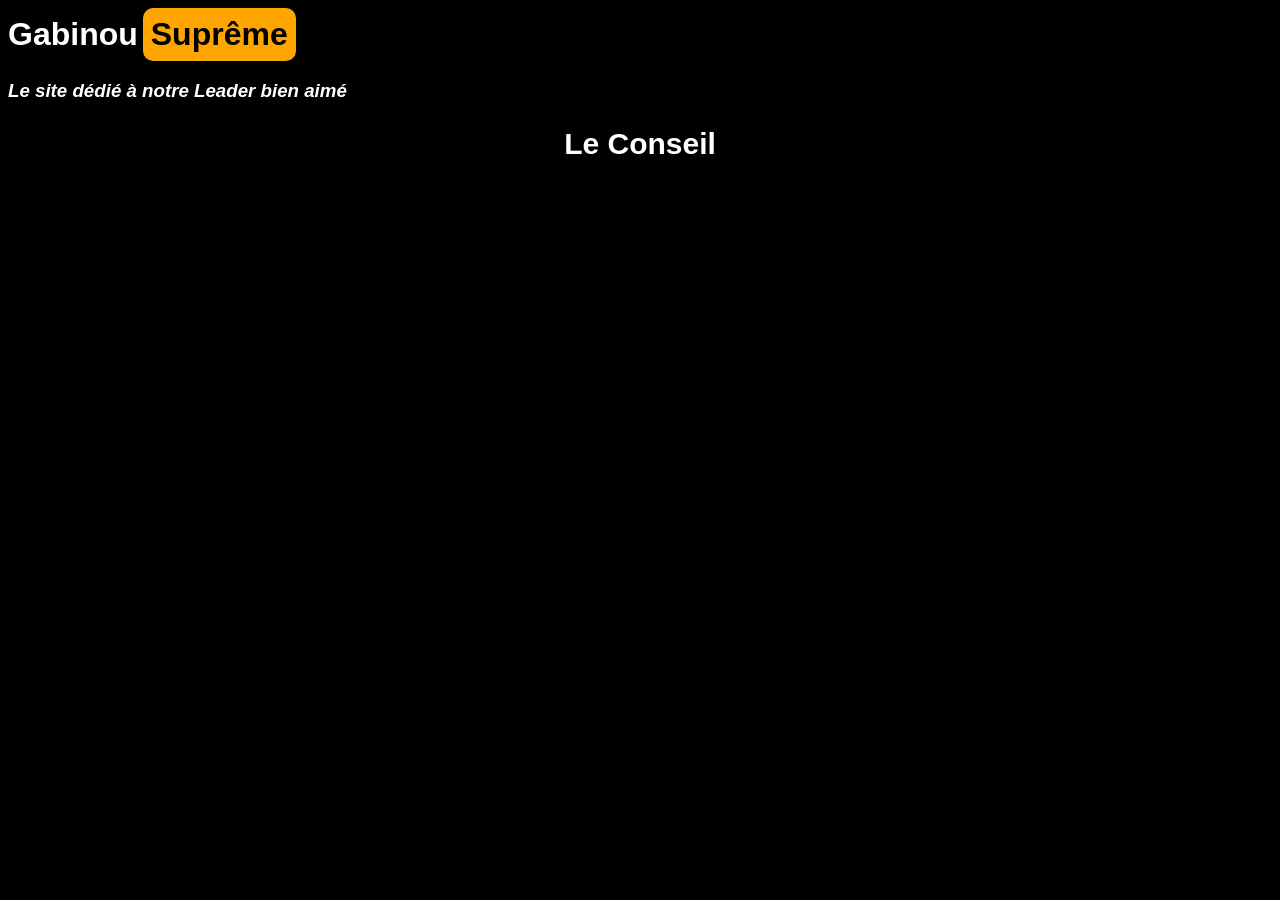
==== council.html @ f5a4a557 "Adding the Council page" ====
<!DOCTYPE html>
<html>
    <head>
        <title>Gabin - Le Conseil</title>
        <link rel="stylesheet" href="general.css">
    </head>
    <body>
        <a href="index.html" class="unherit_a">
            <div id="home_link">
                <h1><span id="white">Gabinou</span> <span id="orange">Suprême</span></h1>
                <h3><i>Le site dédié à notre Leader bien aimé</i></h3>
            </div>
        </a>

        <h2>Le Conseil</h2>

        <script src="general.js"></script>
    </body>
</html>
---- general.css ----
body {
    background-color: black;
    color: white;
    font-family: Arial, Helvetica, sans-serif;
}


h1 {
    display: flex;
    align-items: center;
    margin: 0px;
}
h1 #white {
    color: white;
    margin-right: 5px;
}
#orange {
    color: black;
    background-color: orange;
    padding: 8px;
    border-radius: 10px;

    position: relative;
    overflow: hidden;
    display: inline-block;
}
#orange::after {
    content: "";
    position: absolute;
    top: 0;
    left: -100%;
    width: 50%;
    height: 100%;

    background: linear-gradient(
        90deg,
        transparent,
        rgba(255, 255, 255, 0.6),
        transparent
    );

    transform: skewX(-20deg);
}
#orange.wave::after {
    animation: wave 0.7s ease;
}
@keyframes wave {
    from {
        left: -100%;
    }
    to {
        left: 150%;
    }
}

h2 {
    text-align: center;
    font-size: 30px;
}

#home_link {
    width: fit-content;
}
.unherit_a {
    color: inherit;
    text-decoration: none;
}

footer span {
    transition: font-size 0.15s;
    font-weight: 100;
    font-size: 14px;
}
footer span:hover {
    font-size: 14.5px;
    text-decoration: underline;
}
#notes {
    margin-top: 100px;
    font-weight: bold;
}
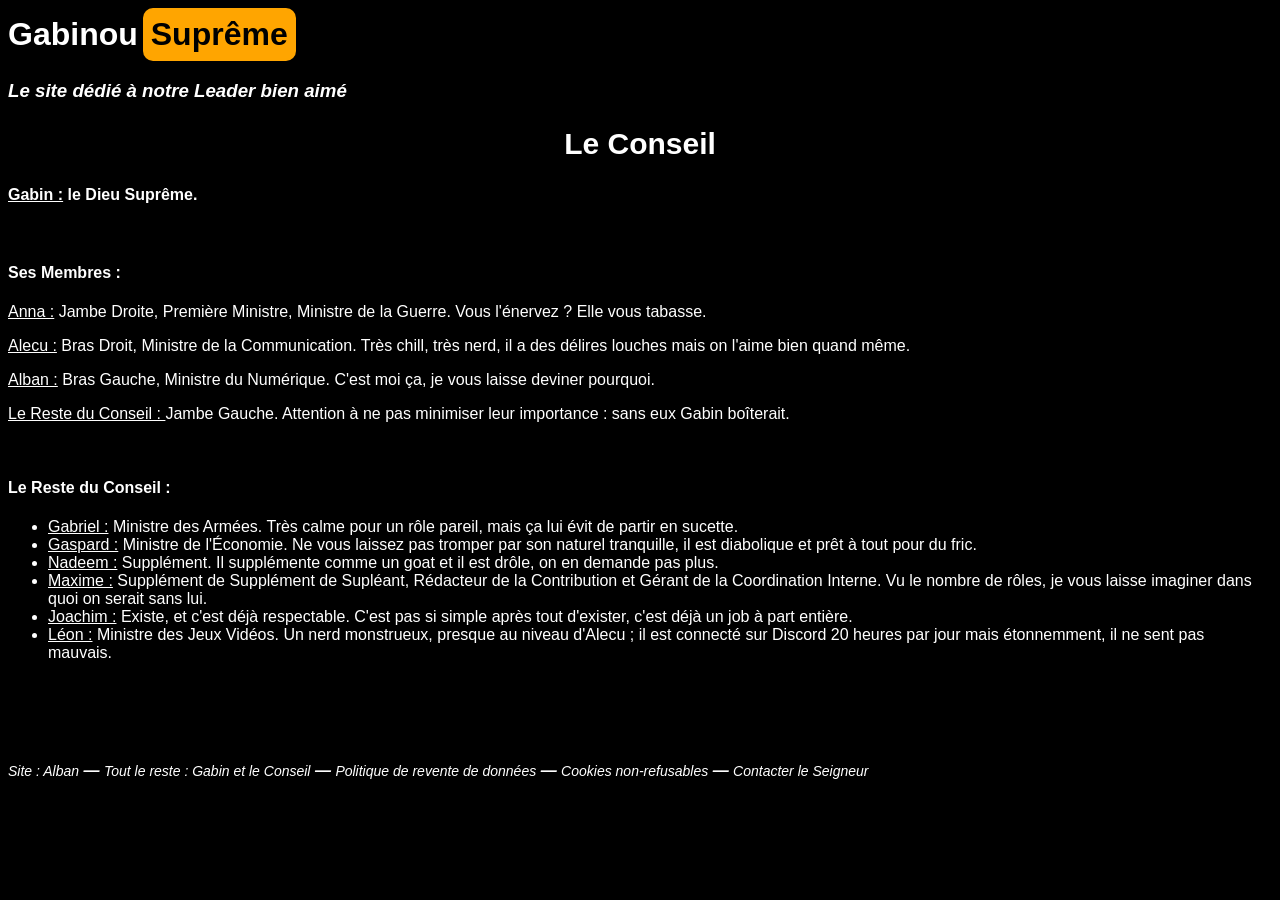
==== commit 74f029f7: "Début de la page du Conseil" ====
--- a/council.html
+++ b/council.html
@@ -14,6 +14,30 @@
 
         <h2>Le Conseil</h2>
 
+        <h4><u>Gabin :</u> le Dieu Suprême.</h4>
+        <br>
+        <h4>Ses Membres :</h4>
+        <p><u>Anna :</u> Jambe Droite, Première Ministre, Ministre de la Guerre. Vous l'énervez ? Elle vous tabasse.</p>
+        <p><u>Alecu :</u> Bras Droit, Ministre de la Communication. Très chill, très nerd, il a des délires louches mais on l'aime bien quand même.</p>
+        <p><u>Alban :</u> Bras Gauche, Ministre du Numérique. C'est moi ça, je vous laisse deviner pourquoi.</p>
+        <p><u>Le Reste du Conseil : </u> Jambe Gauche. Attention à ne pas minimiser leur importance : sans eux Gabin boîterait.</p>
+        <br>
+        <h4>Le Reste du Conseil :</h4>
+        <ul>
+            <li><u>Gabriel :</u> Ministre des Armées. Très calme pour un rôle pareil, mais ça lui évit de partir en sucette.</li>
+            <li><u>Gaspard :</u> Ministre de l'Économie. Ne vous laissez pas tromper par son naturel tranquille, il est diabolique et prêt à tout pour du fric.</li>
+            <li><u>Nadeem :</u> Supplément. Il supplémente comme un goat et il est drôle, on en demande pas plus.</li>
+            <li><u>Maxime :</u> Supplément de Supplément de Supléant, Rédacteur de la Contribution et Gérant de la Coordination Interne. Vu le nombre de rôles, je vous laisse imaginer dans quoi on serait sans lui.</li>
+            <li><u>Joachim :</u> Existe, et c'est déjà respectable. C'est pas si simple après tout d'exister, c'est déjà un job à part entière.</li>
+            <li><u>Léon :</u> Ministre des Jeux Vidéos. Un nerd monstrueux, presque au niveau d'Alecu ; il est connecté sur Discord 20 heures par jour mais étonnemment, il ne sent pas mauvais.</li>
+        </ul>
+
+        <footer>
+            <div id="notes">
+                <p><i><span>Site : Alban</span> — <span>Tout le reste : Gabin et le Conseil</span> — <span>Politique de revente de données</span> — <span>Cookies non-refusables</span> — <span>Contacter le Seigneur</span></i></p>
+            </div>
+        </footer>
+
         <script src="general.js"></script>
     </body>
 </html>
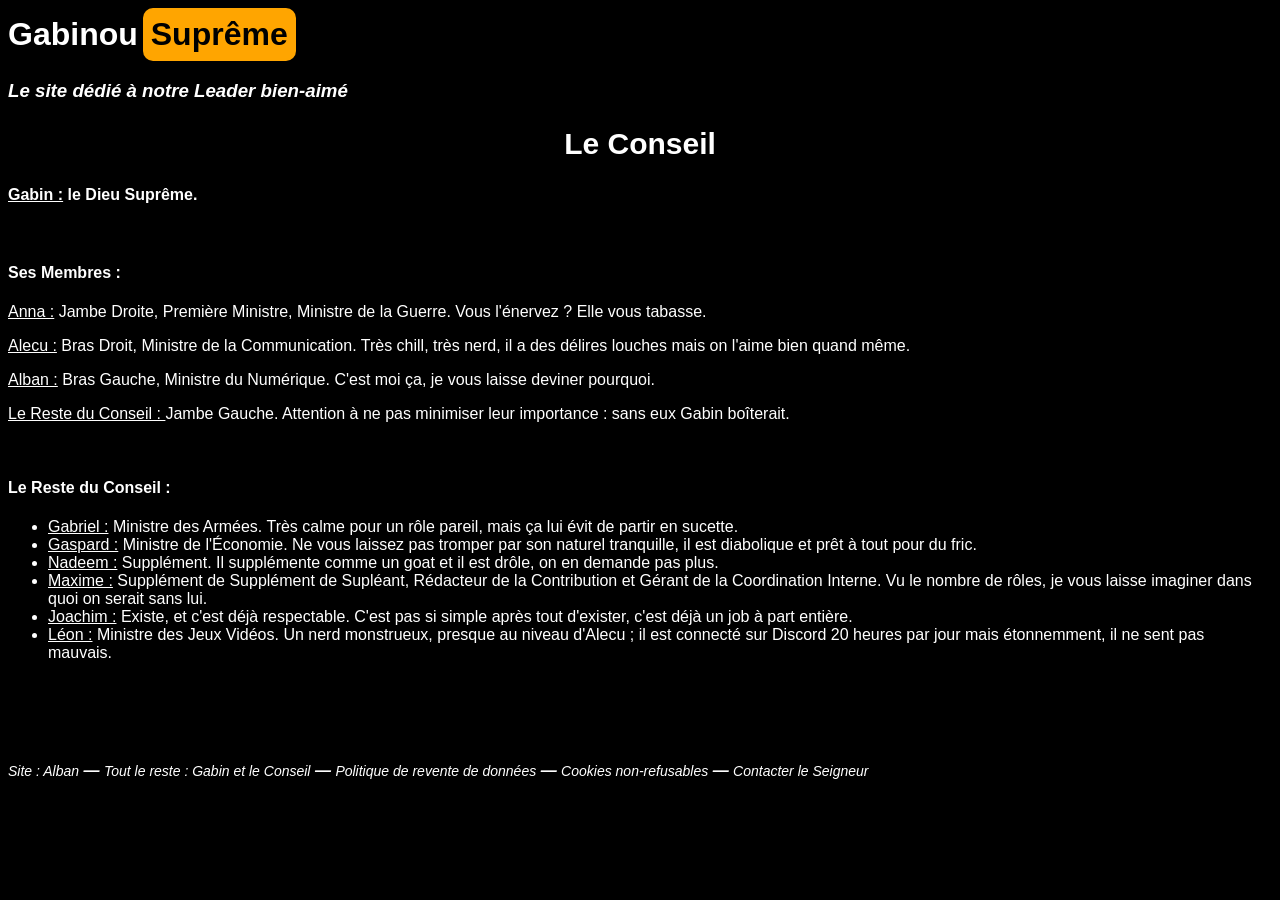
==== commit 033963c5: "Fixing" ====
--- a/council.html
+++ b/council.html
@@ -8,7 +8,7 @@
         <a href="index.html" class="unherit_a">
             <div id="home_link">
                 <h1><span id="white">Gabinou</span> <span id="orange">Suprême</span></h1>
-                <h3><i>Le site dédié à notre Leader bien aimé</i></h3>
+                <h3><i>Le site dédié à notre Leader bien-aimé</i></h3>
             </div>
         </a>
 
--- a/general.css
+++ b/general.css
@@ -44,7 +44,7 @@
 #orange.wave::after {
     animation: wave 0.7s ease;
 }
-@keyframes wave {
+@keyframes wave { 
     from {
         left: -100%;
     }
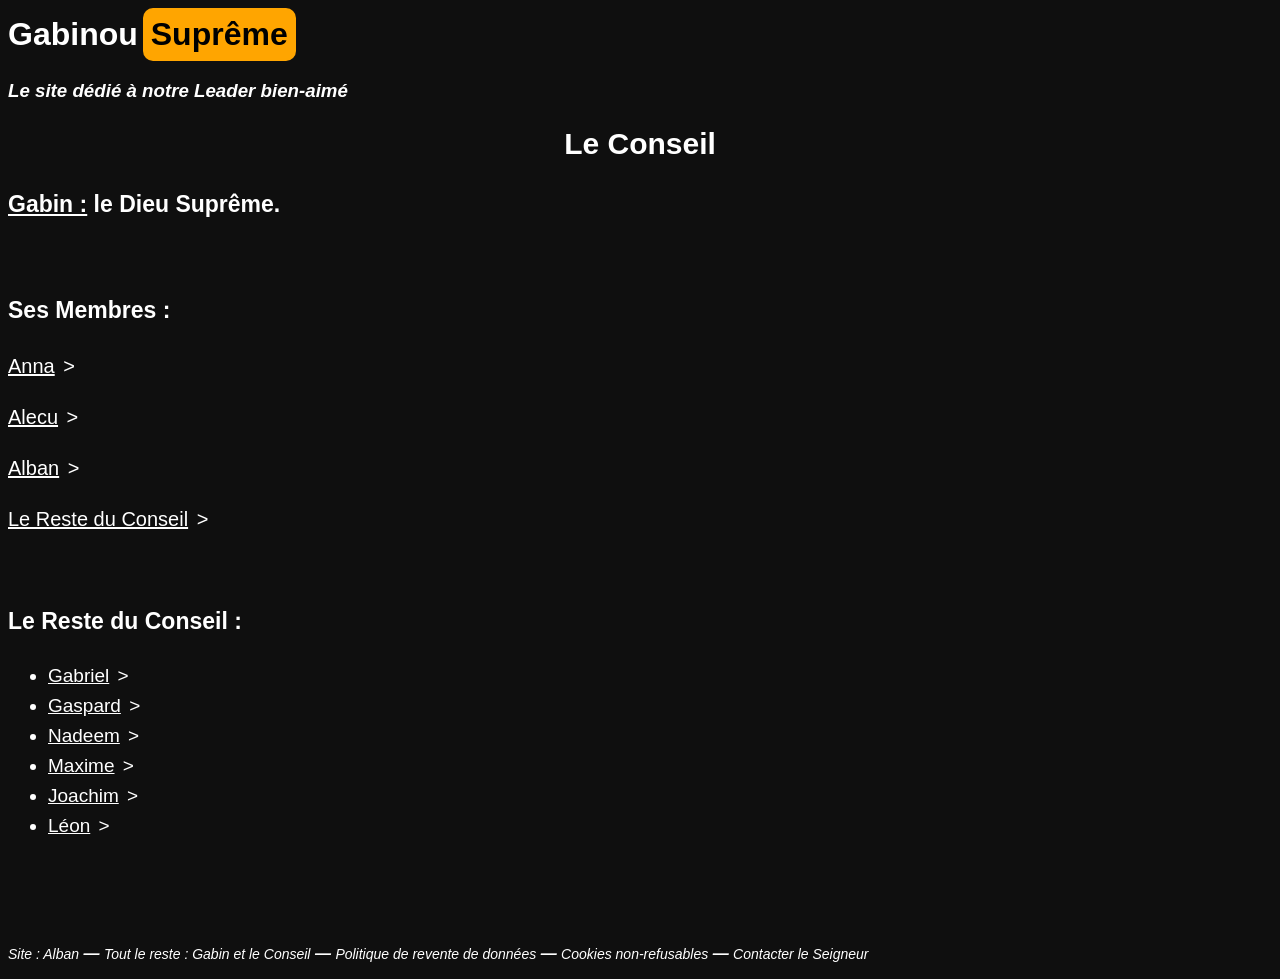
==== commit 92f78a37: "Finishing the Council Page" ====
--- a/council.html
+++ b/council.html
@@ -3,6 +3,7 @@
     <head>
         <title>Gabin - Le Conseil</title>
         <link rel="stylesheet" href="general.css">
+        <link rel="stylesheet" href="council.css">
     </head>
     <body>
         <a href="index.html" class="unherit_a">
@@ -14,23 +15,26 @@
 
         <h2>Le Conseil</h2>
 
-        <h4><u>Gabin :</u> le Dieu Suprême.</h4>
-        <br>
-        <h4>Ses Membres :</h4>
-        <p><u>Anna :</u> Jambe Droite, Première Ministre, Ministre de la Guerre. Vous l'énervez ? Elle vous tabasse.</p>
-        <p><u>Alecu :</u> Bras Droit, Ministre de la Communication. Très chill, très nerd, il a des délires louches mais on l'aime bien quand même.</p>
-        <p><u>Alban :</u> Bras Gauche, Ministre du Numérique. C'est moi ça, je vous laisse deviner pourquoi.</p>
-        <p><u>Le Reste du Conseil : </u> Jambe Gauche. Attention à ne pas minimiser leur importance : sans eux Gabin boîterait.</p>
-        <br>
-        <h4>Le Reste du Conseil :</h4>
-        <ul>
-            <li><u>Gabriel :</u> Ministre des Armées. Très calme pour un rôle pareil, mais ça lui évit de partir en sucette.</li>
-            <li><u>Gaspard :</u> Ministre de l'Économie. Ne vous laissez pas tromper par son naturel tranquille, il est diabolique et prêt à tout pour du fric.</li>
-            <li><u>Nadeem :</u> Supplément. Il supplémente comme un goat et il est drôle, on en demande pas plus.</li>
-            <li><u>Maxime :</u> Supplément de Supplément de Supléant, Rédacteur de la Contribution et Gérant de la Coordination Interne. Vu le nombre de rôles, je vous laisse imaginer dans quoi on serait sans lui.</li>
-            <li><u>Joachim :</u> Existe, et c'est déjà respectable. C'est pas si simple après tout d'exister, c'est déjà un job à part entière.</li>
-            <li><u>Léon :</u> Ministre des Jeux Vidéos. Un nerd monstrueux, presque au niveau d'Alecu ; il est connecté sur Discord 20 heures par jour mais étonnemment, il ne sent pas mauvais.</li>
-        </ul>
+        <div id="council">
+            <h4><u>Gabin :</u> le Dieu Suprême.</h4>
+            <br>
+            <h4>Ses Membres :</h4>
+            <p><u>Anna</u> <span class="see_button">></span> <span class="see_content">Jambe Droite, Première Ministre, Ministre de la Guerre. Vous l'énervez ? Elle vous tabasse.</span></p>
+            <p><u>Alecu</u> <span class="see_button">></span> <span class="see_content">Bras Droit, Ministre de la Communication. Très chill, très nerd, il a des délires louches mais on l'aime bien quand même.</span></p>
+            <p><u>Alban</u> <span class="see_button">></span> <span class="see_content">Bras Gauche, Ministre du Numérique. C'est moi ça, je vous laisse deviner pourquoi.</span></p>
+            <p><u>Le Reste du Conseil</u> <span class="see_button">></span> <span class="see_content">Jambe Gauche. Attention à ne pas minimiser leur importance : sans eux Gabin boîterait.</span></p>
+            <br>
+            <h4>Le Reste du Conseil :</h4>
+            <ul>
+                <li><u>Gabriel</u> <span class="see_button">></span> <span class="see_content">Ministre des Armées. Très calme pour un rôle pareil, mais ça lui évit de partir en sucette.</span></li>
+                <li><u>Gaspard</u> <span class="see_button">></span> <span class="see_content">Ministre de l'Économie. Ne vous laissez pas tromper par son naturel tranquille, il est diabolique et prêt à tout pour du fric.</span></li>
+                <li><u>Nadeem</u> <span class="see_button">></span> <span class="see_content">Supplément. Il supplémente comme un goat et il est drôle, on en demande pas plus.</span></li>
+                <li><u>Maxime</u> <span class="see_button">></span> <span class="see_content">Supplément de Supplément de Supléant, Rédacteur de la Contribution et Gérant de la Coordination Interne. Vu le nombre de rôles, je vous laisse imaginer dans quoi on serait sans lui.</span></li>
+                <li><u>Joachim</u> <span class="see_button">></span> <span class="see_content">Existe, et c'est déjà respectable. C'est pas si simple après tout d'exister, c'est déjà un job à part entière. Nan mais en vrai il est Ministre des Sports.</span></li>
+                <li><u>Léon</u> <span class="see_button">></span> <span class="see_content">Ministre des Jeux Vidéos. Un nerd monstrueux, presque au niveau d'Alecu ; il est connecté sur Discord 20 heures par jour mais étonnemment, il ne sent pas mauvais.</span></li>
+            </ul>
+        </div>
+
 
         <footer>
             <div id="notes">
@@ -39,5 +43,6 @@
         </footer>
 
         <script src="general.js"></script>
+        <script src="council.js"></script>
     </body>
 </html>
--- a/general.css
+++ b/general.css
@@ -1,5 +1,5 @@
 body {
-    background-color: black;
+    background-color: #0f0f0f;
     color: white;
     font-family: Arial, Helvetica, sans-serif;
 }
--- a/council.css
+++ b/council.css
@@ -0,0 +1,54 @@
+
+#council h4 {
+    font-size: 23px;
+}
+#council p {
+    font-size: 20px;
+}
+#council p .see_content {
+    font-size: 18px;
+}
+#council li {
+    font-size: 19px;
+}
+#council li .see_content {
+    font-size: 17px;
+}
+
+#council u, #council .see_button {
+    transition: color 0.3s;
+}
+#council p, #council li {
+    transition: transform 0.2s;
+}
+#council p:hover, #council li:hover {
+    transform: scale(1.005);
+}
+
+#council .see_content {
+    display: block;
+    margin-top: 8px;
+
+    max-height: 0;
+    opacity: 0;
+    transform: translateY(-8px) scaleY(0);
+    transform-origin: top;
+
+    overflow: hidden;
+
+    transition:
+        max-height 0.35s ease,
+        opacity 0.25s ease,
+        transform 0.35s ease;
+}
+
+#council .see_content.visible {
+    max-height: 200px;
+    opacity: 1;
+    transform: translateY(0) scaleY(1);
+}
+
+
+.see_button {
+    margin-left: 3px;
+}
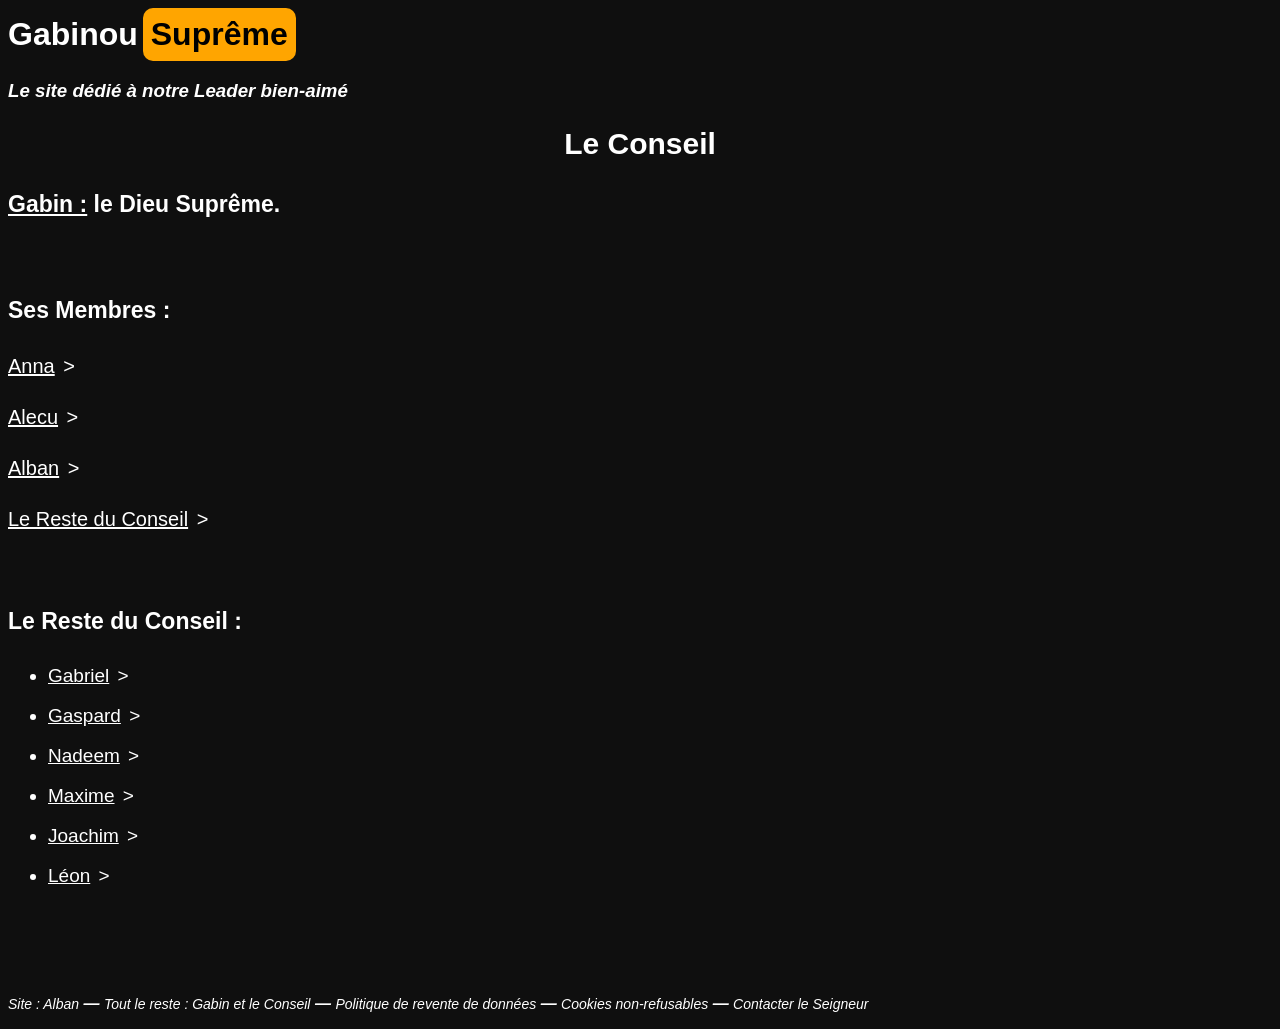
==== commit ce3bd86c: "blocked bots crawling" ====
--- a/council.html
+++ b/council.html
@@ -1,6 +1,7 @@
 <!DOCTYPE html>
 <html>
     <head>
+        <meta name="robots" content="noindex, nofollow">
         <title>Gabin - Le Conseil</title>
         <link rel="stylesheet" href="general.css">
         <link rel="stylesheet" href="council.css">
--- a/council.css
+++ b/council.css
@@ -13,6 +13,7 @@
 }
 #council li .see_content {
     font-size: 17px;
+    margin-bottom: 10px;
 }
 
 #council u, #council .see_button {
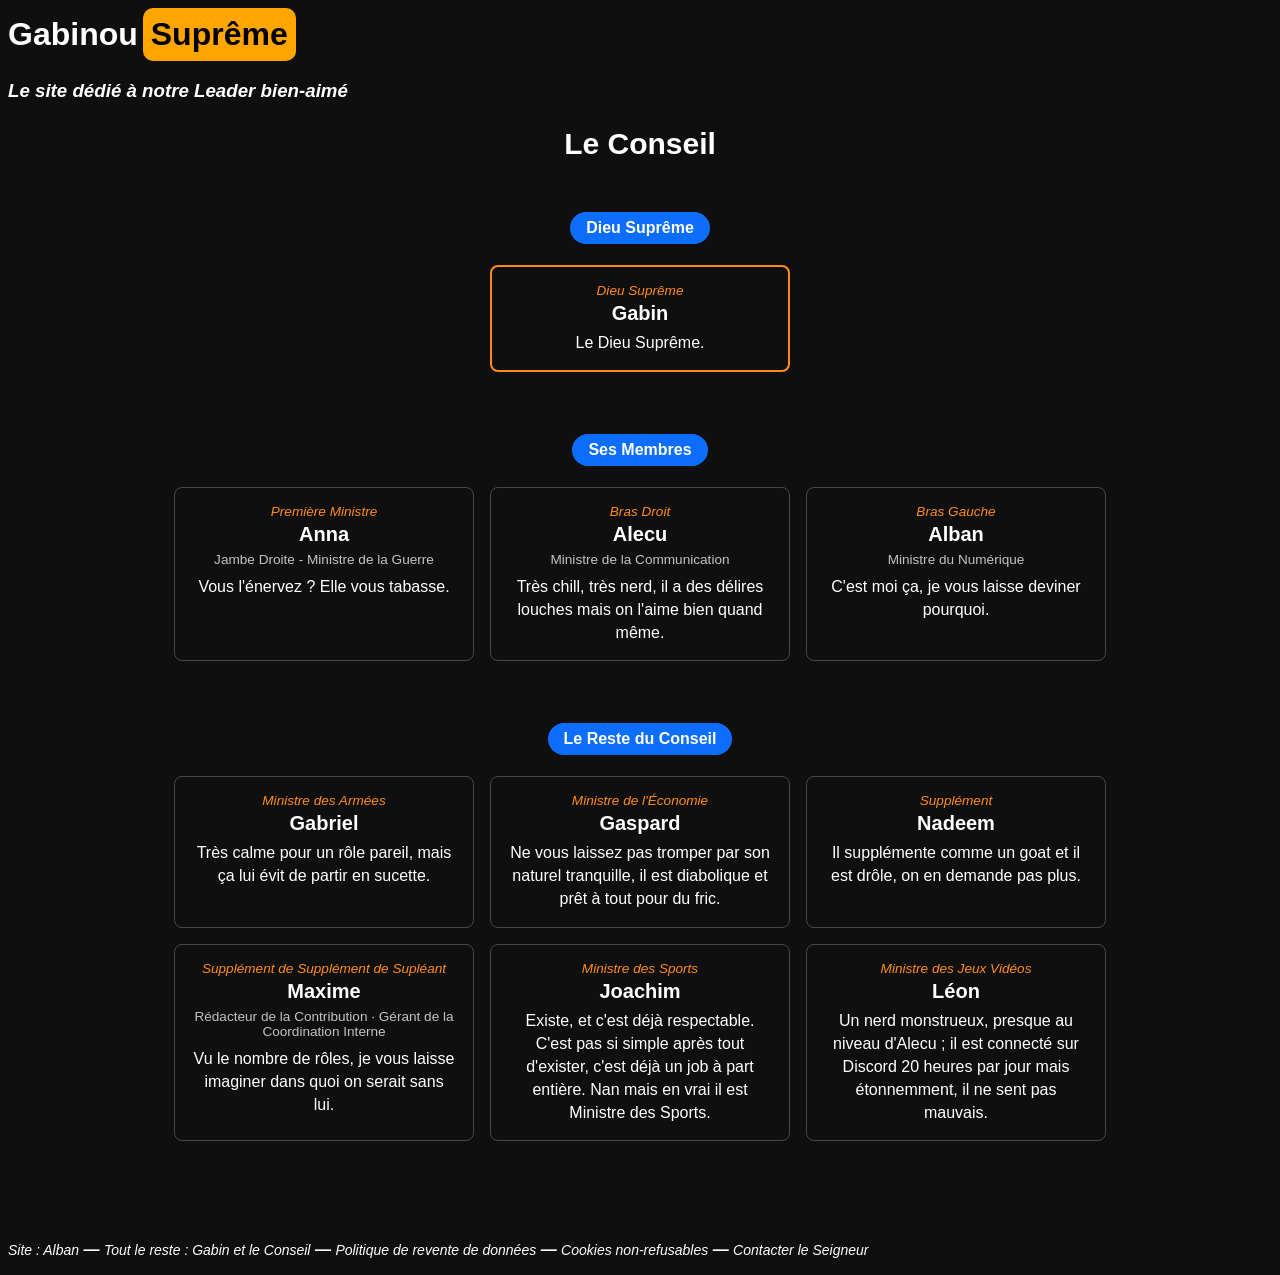
==== commit 952ba3aa: "Changed council page" ====
--- a/council.html
+++ b/council.html
@@ -17,25 +17,92 @@
         <h2>Le Conseil</h2>
 
         <div id="council">
-            <h4><u>Gabin :</u> le Dieu Suprême.</h4>
-            <br>
-            <h4>Ses Membres :</h4>
-            <p><u>Anna</u> <span class="see_button">></span> <span class="see_content">Jambe Droite, Première Ministre, Ministre de la Guerre. Vous l'énervez ? Elle vous tabasse.</span></p>
-            <p><u>Alecu</u> <span class="see_button">></span> <span class="see_content">Bras Droit, Ministre de la Communication. Très chill, très nerd, il a des délires louches mais on l'aime bien quand même.</span></p>
-            <p><u>Alban</u> <span class="see_button">></span> <span class="see_content">Bras Gauche, Ministre du Numérique. C'est moi ça, je vous laisse deviner pourquoi.</span></p>
-            <p><u>Le Reste du Conseil</u> <span class="see_button">></span> <span class="see_content">Jambe Gauche. Attention à ne pas minimiser leur importance : sans eux Gabin boîterait.</span></p>
-            <br>
-            <h4>Le Reste du Conseil :</h4>
-            <ul>
-                <li><u>Gabriel</u> <span class="see_button">></span> <span class="see_content">Ministre des Armées. Très calme pour un rôle pareil, mais ça lui évit de partir en sucette.</span></li>
-                <li><u>Gaspard</u> <span class="see_button">></span> <span class="see_content">Ministre de l'Économie. Ne vous laissez pas tromper par son naturel tranquille, il est diabolique et prêt à tout pour du fric.</span></li>
-                <li><u>Nadeem</u> <span class="see_button">></span> <span class="see_content">Supplément. Il supplémente comme un goat et il est drôle, on en demande pas plus.</span></li>
-                <li><u>Maxime</u> <span class="see_button">></span> <span class="see_content">Supplément de Supplément de Supléant, Rédacteur de la Contribution et Gérant de la Coordination Interne. Vu le nombre de rôles, je vous laisse imaginer dans quoi on serait sans lui.</span></li>
-                <li><u>Joachim</u> <span class="see_button">></span> <span class="see_content">Existe, et c'est déjà respectable. C'est pas si simple après tout d'exister, c'est déjà un job à part entière. Nan mais en vrai il est Ministre des Sports.</span></li>
-                <li><u>Léon</u> <span class="see_button">></span> <span class="see_content">Ministre des Jeux Vidéos. Un nerd monstrueux, presque au niveau d'Alecu ; il est connecté sur Discord 20 heures par jour mais étonnemment, il ne sent pas mauvais.</span></li>
-            </ul>
+
+            <!-- Gabin -->
+            <section class="rank">
+                <h4 class="pill-badge">Dieu Suprême</h4>
+                <div class="cards">
+                    <a href="test.com" class="card card_leader">
+                        <article>
+                            <p class="role">Dieu Suprême</p>
+                            <h5>Gabin</h5>
+                            <p class="desc">Le Dieu Suprême.</p>
+                        </article>
+                    </a>
+                </div>
+            </section>
+
+            <!-- Membres -->
+            <section class="rank">
+                <h4 class="pill-badge">Ses Membres</h4>
+                <div class="cards">
+                    <article class="card">
+                        <p class="role">Première Ministre</p>
+                        <h5>Anna</h5>
+                        <p class="tags">Jambe Droite - Ministre de la Guerre</p>
+                        <p class="desc">Vous l'énervez ? Elle vous tabasse.</p>
+                    </article>
+
+                    <article class="card">
+                        <p class="role">Bras Droit</p>
+                        <h5>Alecu</h5>
+                        <p class="tags">Ministre de la Communication</p>
+                        <p class="desc">Très chill, très nerd, il a des délires louches mais on l'aime bien quand même.</p>
+                    </article>
+
+                    <article class="card">
+                        <p class="role">Bras Gauche</p>
+                        <h5>Alban</h5>
+                        <p class="tags">Ministre du Numérique</p>
+                        <p class="desc">C'est moi ça, je vous laisse deviner pourquoi.</p>
+                    </article>
+                </div>
+            </section>
+
+            <!-- Reste -->
+            <section class="rank">
+                <h4 class="pill-badge">Le Reste du Conseil</h4>
+                <div class="cards">
+                    <article class="card">
+                        <p class="role">Ministre des Armées</p>
+                        <h5>Gabriel</h5>
+                        <p class="desc">Très calme pour un rôle pareil, mais ça lui évit de partir en sucette.</p>
+                    </article>
+
+                    <article class="card">
+                        <p class="role">Ministre de l'Économie</p>
+                        <h5>Gaspard</h5>
+                        <p class="desc">Ne vous laissez pas tromper par son naturel tranquille, il est diabolique et prêt à tout pour du fric.</p>
+                    </article>
+
+                    <article class="card">
+                        <p class="role">Supplément</p>
+                        <h5>Nadeem</h5>
+                        <p class="desc">Il supplémente comme un goat et il est drôle, on en demande pas plus.</p>
+                    </article>
+
+                    <article class="card">
+                        <p class="role">Supplément de Supplément de Supléant</p>
+                        <h5>Maxime</h5>
+                        <p class="tags">Rédacteur de la Contribution · Gérant de la Coordination Interne</p>
+                        <p class="desc">Vu le nombre de rôles, je vous laisse imaginer dans quoi on serait sans lui.</p>
+                    </article>
+
+                    <article class="card">
+                        <p class="role">Ministre des Sports</p>
+                        <h5>Joachim</h5>
+                        <p class="desc">Existe, et c'est déjà respectable. C'est pas si simple après tout d'exister, c'est déjà un job à part entière. Nan mais en vrai il est Ministre des Sports.</p>
+                    </article>
+
+                    <article class="card">
+                        <p class="role">Ministre des Jeux Vidéos</p>
+                        <h5>Léon</h5>
+                        <p class="desc">Un nerd monstrueux, presque au niveau d'Alecu ; il est connecté sur Discord 20 heures par jour mais étonnemment, il ne sent pas mauvais.</p>
+                    </article>
+                </div>
+            </section>
+
         </div>
-
 
         <footer>
             <div id="notes">
@@ -44,6 +111,5 @@
         </footer>
 
         <script src="general.js"></script>
-        <script src="council.js"></script>
     </body>
-</html>+</html>
--- a/general.css
+++ b/general.css
@@ -8,6 +8,7 @@
 h1 {
     display: flex;
     align-items: center;
+    text-align: center;
     margin: 0px;
 }
 h1 #white {
--- a/council.css
+++ b/council.css
@@ -1,55 +1,104 @@
-
-#council h4 {
-    font-size: 23px;
-}
-#council p {
-    font-size: 20px;
-}
-#council p .see_content {
-    font-size: 18px;
-}
-#council li {
-    font-size: 19px;
-}
-#council li .see_content {
-    font-size: 17px;
-    margin-bottom: 10px;
+#council {
+    max-width: 1000px;
+    margin: 30px auto;
+    padding: 0 20px;
+    text-align: center;
 }
 
-#council u, #council .see_button {
-    transition: color 0.3s;
-}
-#council p, #council li {
-    transition: transform 0.2s;
-}
-#council p:hover, #council li:hover {
-    transform: scale(1.005);
+a {
+    text-decoration: none;
+    color: inherit;
 }
 
-#council .see_content {
-    display: block;
-    margin-top: 8px;
+/* Sections */
 
-    max-height: 0;
-    opacity: 0;
-    transform: translateY(-8px) scaleY(0);
-    transform-origin: top;
-
-    overflow: hidden;
-
-    transition:
-        max-height 0.35s ease,
-        opacity 0.25s ease,
-        transform 0.35s ease;
+.rank {
+    margin-bottom: 40px;
 }
 
-#council .see_content.visible {
-    max-height: 200px;
-    opacity: 1;
-    transform: translateY(0) scaleY(1);
+.rank_title {
+    margin: 0 0 18px;
+    padding-bottom: 6px;
+    font-size: 1.2em;
+}
+
+.pill-badge {
+  display: inline-block;
+  font-weight: 700;
+  line-height: 1;
+  text-align: center;
+  white-space: nowrap;
+  vertical-align: baseline;
+
+  /*rounded-pill*/
+  border-radius: 50rem;
+
+  /*px-3 py-2*/
+  padding: 0.5rem 1rem;
+
+  /* fs-6*/
+  font-size: 1rem;
+  
+  background-color: #0d6efd;
+  color: #fff;
 }
 
 
-.see_button {
-    margin-left: 3px;
+/* Cartes */
+
+.cards {
+    display: flex;
+    flex-wrap: wrap;
+    justify-content: center;
+    gap: 16px;
 }
+
+.card {
+    box-sizing: border-box;
+    flex: 0 1 300px;
+    padding: 16px 18px;
+    text-align: center;
+    border: 1px solid rgba(128, 128, 128, 0.5);
+    border-radius: 8px;
+    transition: transform 0.15s ease, border-color 0.15s ease;
+}
+
+.card:hover {
+    transform: translateY(-3px);
+    border-color: #ff8c1a;
+}
+
+.role {
+    margin: 0 0 4px;
+    font-size: 0.85em;
+    font-style: italic;
+    color: #ff8c1a;
+}
+
+.card h5 {
+    margin: 0 0 6px;
+    font-size: 1.25em;
+}
+
+.tags {
+    margin: 0 0 8px;
+    font-size: 0.85em;
+    opacity: 0.75;
+}
+
+.desc {
+    margin: 0;
+    line-height: 1.45;
+}
+
+.card_leader {
+    border: 2px solid #ff8c1a;
+}
+
+/* Mobile */
+
+@media (max-width: 600px) {
+    .card {
+        flex-basis: 100%;
+    }
+}
